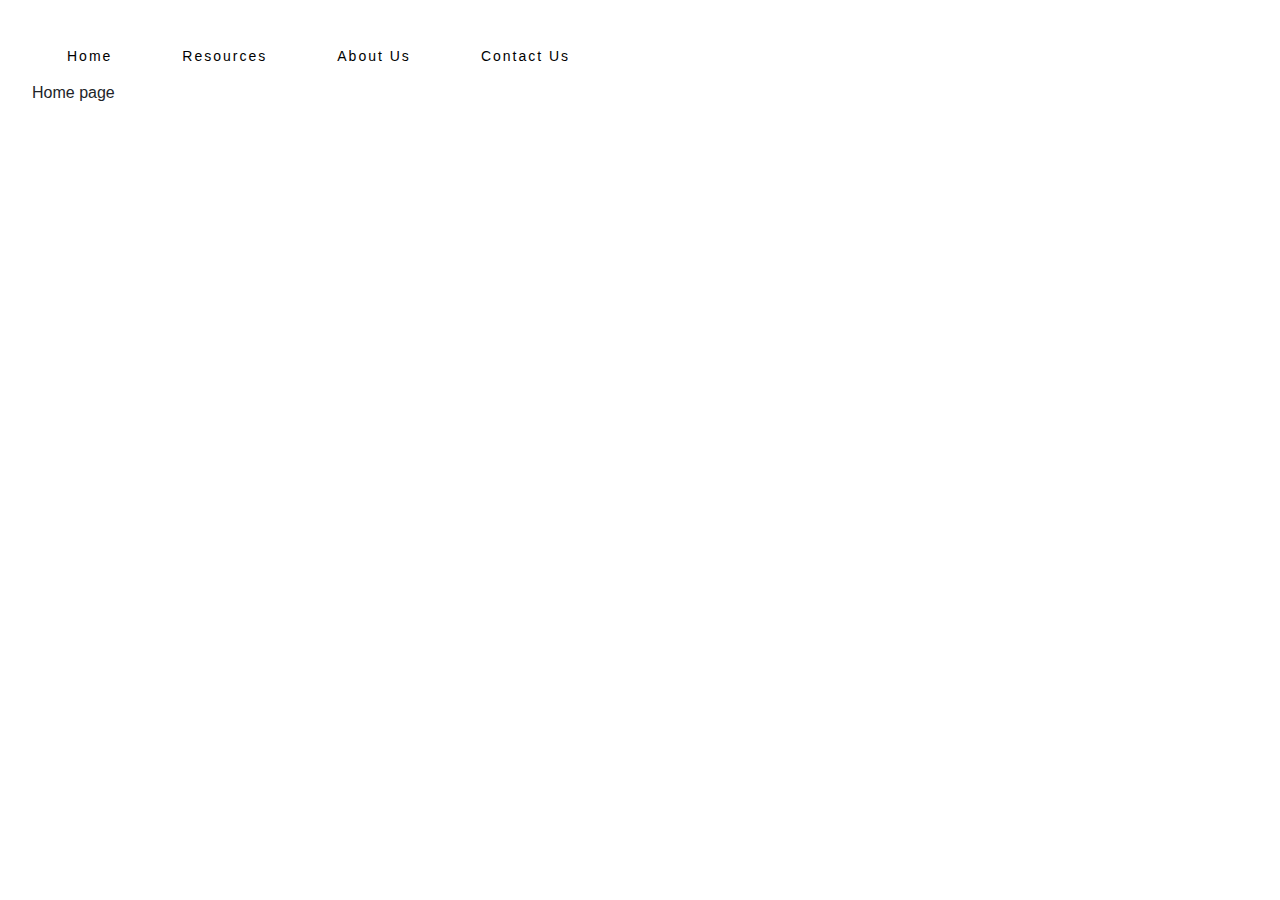
==== Home.html @ e8681dd0 "created navbar" ====
<!DOCTYPE html>
<html lang="en">
  <head>
    <meta charset="utf-8">
    <meta http-equiv="X-UA-Compatible" content="IE=edge">
    <meta name="viewport" content="width=device-width, initial-scale=1">

    <title>You See Mental Health</title>
    
    <!-- import the webpage's stylesheet -->
    <link rel="stylesheet" href="https://maxcdn.bootstrapcdn.com/bootstrap/4.0.0/css/bootstrap.min.css" integrity="sha384-Gn5384xqQ1aoWXA+058RXPxPg6fy4IWvTNh0E263XmFcJlSAwiGgFAW/dAiS6JXm" crossorigin="anonymous">
    <link rel="stylesheet" href="style.css">
    
    <!-- import the webpage's javascript file -->
    <script src="/script.js" defer></script>
  </head>  
  <body>

    <div class = "nav">
      <a href = "Home.html">Home</a>
      <a href = "Resources.html">Resources</a>
      <a href = "About_Us.html">About Us</a>
      <a href = "Home.html">Contact Us</a>
    </div>
    
    <p>Home page</p>
  
  </body>
</html>
---- style.css ----
/* CSS files add styling rules to your content */

body {
    font-family: helvetica, arial, sans-serif;
    margin: 2em;
  }
  
  h1 {
    font-style: italic;
    color: #373fff;
  }
  
  .row {
    display: flex;
    flex-wrap: wrap;
    justify-content: center;
  }

  .smallpost {
    height: 300px;
    width: 300px;
    background-color: #CAF4F4;
    margin: 50px 15px;
    box-shadow: 0px 12px 12px rgba(28, 65, 84, 0.1), 0px 24px 24px rgba(28, 65, 84, 0.08), 0px 64px 48px rgba(28, 65, 84, 0.08), 0px 64px 64px rgba(28, 65, 84, 0.04);
  }

  .bigpost {
    height: 40vw;
    width: 40vw;
    background-color: #CAF4F4;
    margin: 50px 15px;
    box-shadow: 0px 12px 12px rgba(28, 65, 84, 0.1), 0px 24px 24px rgba(28, 65, 84, 0.08), 0px 64px 48px rgba(28, 65, 84, 0.08), 0px 64px 64px rgba(28, 65, 84, 0.04);
  }

  .nav {
    text-align: center;
    overflow: hidden;
    width:100%;
  }

  .nav a {
    text-align: center;
    padding: 14px 35px;
    color: black;
    text-decoration: none;
    font-size: 14px;
    letter-spacing: 2px;
  }

  .nav a:hover {
    color: #CAF4F4;
  }

  /* PostItMessage */

  #postItMessage {
    padding: 5% 10%;
    font-size: 24px;
    text-align: center;
    line-height: 2;
  }

  #messageBottom {
    text-align: center;
  }

  button {
    padding: 10px;
    margin-right: 15%;
    margin-left: 15%;
  }

  /* Resources */

  .resource {
    padding: 10px;
  }

  .resourceName {
    font-size: 30px;
    letter-spacing: 3px;
  }

  .resourceHeading {
    font-size: 20px;
    letter-spacing: 2px;
  }


  .bioName{
      font-size: 30px;
      letter-spacing: 3px;
      text-align: center;

  }

  .bioDescription {
      font-size: 20px;
  }

  .bioColumnLayout {
    display: flex;
    flex-wrap: wrap;
    justify-content: center;
  }
  
  .bioImage {
    width: 100%;
    height: 740px;
    
    background-repeat: no-repeat;
    background-position: center center;
    background-size: cover;
    opacity: 1;
    position: absolute;
    top: 60px;
    left: 61px;
    overflow: hidden;

  }
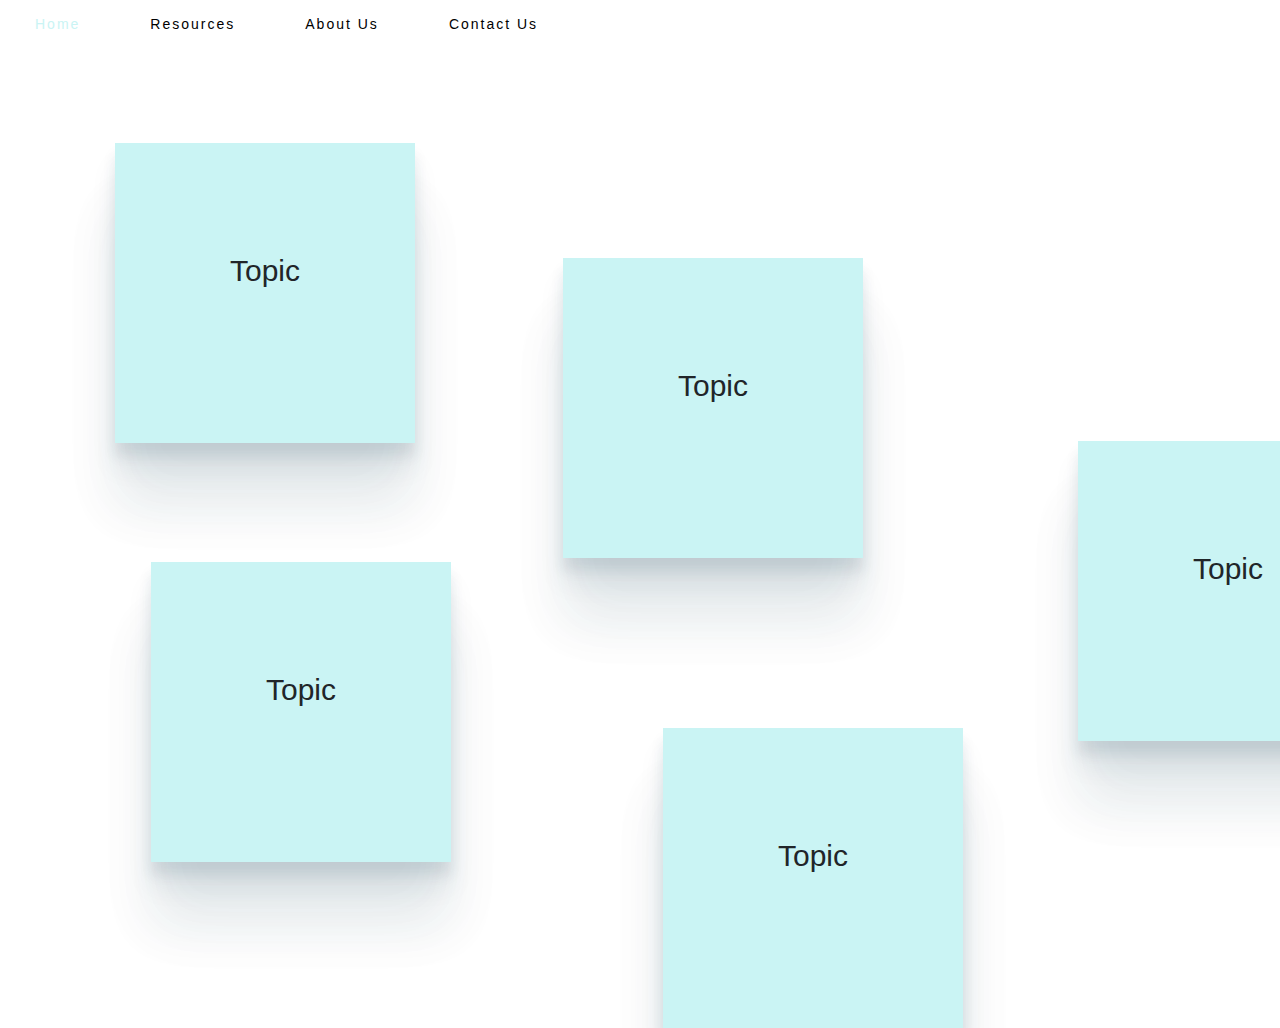
==== commit 4d4b6afe: "Merge pull request #11 from cmiciano/create_note" ====
--- a/Home.html
+++ b/Home.html
@@ -23,7 +23,24 @@
       <a href = "Home.html">Contact Us</a>
     </div>
     
-    <p>Home page</p>
+    <div class = "homePosts">
+      <div class = "smallpost" id = "topicPost" style = "position: absolute; top: 93px; left: 100px">
+        <span class = "topicName">Topic</span>
+      </div>
+      <div class = "smallpost" id = "topicPost" style = "position: absolute; top: 208px; left: 548px">
+        <span class = "topicName">Topic</span>
+      </div>
+      <div class = "smallpost" id = "topicPost" style = "position: absolute; top: 391px; left: 1063px">
+        <span class = "topicName">Topic</span>
+      </div>
+      <div class = "smallpost" id = "topicPost" style = "position: absolute; top: 512px; left: 136px">
+        <span class = "topicName">Topic</span>
+      </div>
+      <div class = "smallpost" id = "topicPost" style = "position: absolute; top: 678px; left: 648px">
+        <span class = "topicName">Topic</span>
+      </div>
+
+  
   
   </body>
 </html>
--- a/style.css
+++ b/style.css
@@ -2,7 +2,6 @@
 
 body {
     font-family: helvetica, arial, sans-serif;
-    margin: 2em;
   }
   
   h1 {
@@ -51,9 +50,28 @@
     color: #CAF4F4;
   }
 
+  /* Home */
+
+  .homePosts {
+    overflow: hidden;
+  }
+
+  .topicName {
+    font-size: 30px;
+    position: relative;
+    top: 35%;
+  }
+
+  #topicPost {
+    text-align: center;
+  }
+
   /* PostItMessage */
 
   #postItMessage {
+  	max-height: 70%;
+  	overflow-y: scroll;
+  	margin-bottom: 50px;
     padding: 5% 10%;
     font-size: 24px;
     text-align: center;
@@ -61,13 +79,38 @@
   }
 
   #messageBottom {
-    text-align: center;
+   text-align: center;
+
   }
 
+
   button {
+  	
+  	background-color: transparent;
+  	display: inline-block;
     padding: 10px;
     margin-right: 15%;
     margin-left: 15%;
+    border: 0.16em solid #223445;
+    box-sizing: border-box;
+    text-decoration: none;
+    text-transform: uppercase;
+    font-family: 'Roboto', sans-serif;
+    font-weight: 400;
+    color: #223445;
+    text-align: center;
+    transition: all 0.15s;
+    cursor: pointer;
+  }
+
+  button:hover {
+  	color: #798D97;
+  	border-color: #798D97;
+  }
+
+  button:active {
+  	color: #223445;
+  	border-color: #223445;
   }
 
   /* Resources */
@@ -117,4 +160,10 @@
     left: 61px;
     overflow: hidden;
 
-  }+  }
+
+  #content {
+    width: 300px; height: 300px;
+    transition: all 1s ease-in-out;
+  }
+
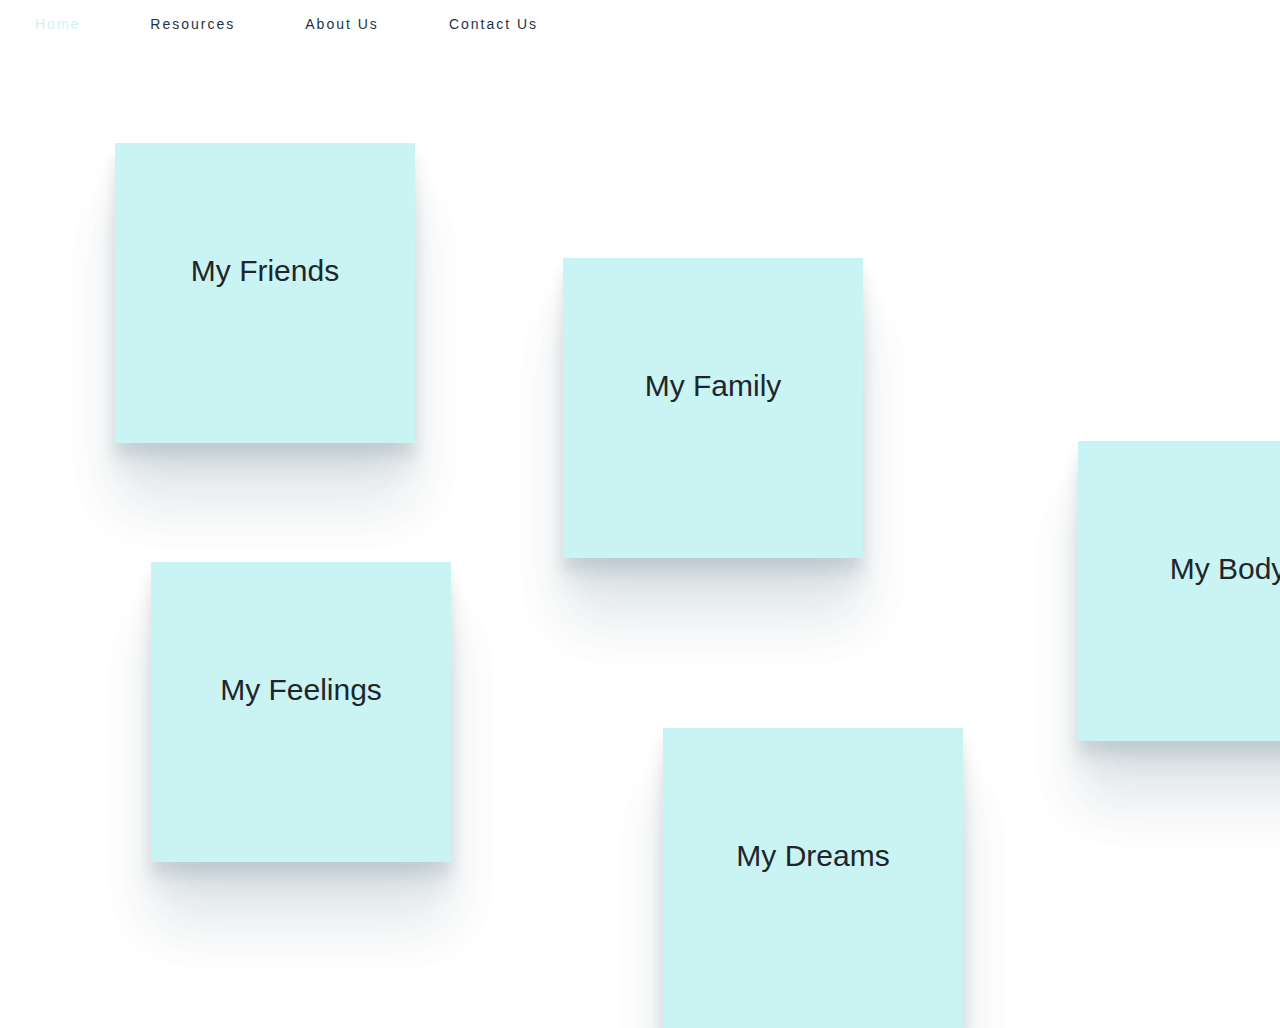
==== commit bfe941a9: "contact us button mailto" ====
--- a/Home.html
+++ b/Home.html
@@ -20,24 +20,24 @@
       <a href = "Home.html">Home</a>
       <a href = "Resources.html">Resources</a>
       <a href = "About_Us.html">About Us</a>
-      <a href = "Home.html">Contact Us</a>
+      <a class = "mailto" href="mailto:ysmentalhealthinitative@gmail.com">Contact Us</a>
     </div>
     
     <div class = "homePosts">
-      <div class = "smallpost" id = "topicPost" style = "position: absolute; top: 93px; left: 100px">
-        <span class = "topicName">Topic</span>
+      <div class = "smallpost" id = "topicPost" onclick= "location.href='PostItMessage.html';" style = "position: absolute; top: 93px; left: 100px;">
+        <span class = "topicName">My Friends</span>
       </div>
-      <div class = "smallpost" id = "topicPost" style = "position: absolute; top: 208px; left: 548px">
-        <span class = "topicName">Topic</span>
+      <div class = "smallpost" id = "topicPost" onclick= "location.href='PostItMessage.html';" style = "position: absolute; top: 208px; left: 548px;">
+        <span class = "topicName">My Family</span>
       </div>
-      <div class = "smallpost" id = "topicPost" style = "position: absolute; top: 391px; left: 1063px">
-        <span class = "topicName">Topic</span>
+      <div class = "smallpost" id = "topicPost" onclick= "location.href='PostItMessage.html';" style = "position: absolute; top: 391px; left: 1063px;">
+        <span class = "topicName">My Body</span>
       </div>
-      <div class = "smallpost" id = "topicPost" style = "position: absolute; top: 512px; left: 136px">
-        <span class = "topicName">Topic</span>
+      <div class = "smallpost" id = "topicPost" onclick= "location.href='PostItMessage.html';" style = "position: absolute; top: 512px; left: 136px;">
+        <span class = "topicName">My Feelings</span>
       </div>
-      <div class = "smallpost" id = "topicPost" style = "position: absolute; top: 678px; left: 648px">
-        <span class = "topicName">Topic</span>
+      <div class = "smallpost" id = "topicPost" onclick= "location.href='PostItMessage.html';" style = "position: absolute; top: 678px; left: 648px;">
+        <span class = "topicName">My Dreams</span>
       </div>
 
   
--- a/style.css
+++ b/style.css
@@ -108,9 +108,13 @@
   	border-color: #798D97;
   }
 
-  button:active {
+  button:active, a:hover {
   	color: #223445;
   	border-color: #223445;
+  }
+
+  a:link, a:visited, a:active {
+  	color: #223445;
   }
 
   /* Resources */
@@ -162,8 +166,34 @@
 
   }
 
-  #content {
+
+  .smallpost:hover {
+    -ms-transform: scale(1.5); /* IE 9 */
+    -webkit-transform: scale(1.5); /* Safari 3-8 */
+    transform: scale(1.5); 
+  }
+  
+
+  #content1 {
     width: 300px; height: 300px;
     transition: all 1s ease-in-out;
   }
 
+
+  #content2 {
+    width: 300px; height: 300px;
+    transition: all 1s ease-in-out;
+  }
+
+
+  #content3 {
+    width: 300px; height: 300px;
+    transition: all 1s ease-in-out;
+  }
+
+
+  #content4 {
+    width: 300px; height: 300px;
+    transition: all 1s ease-in-out;
+  }
+
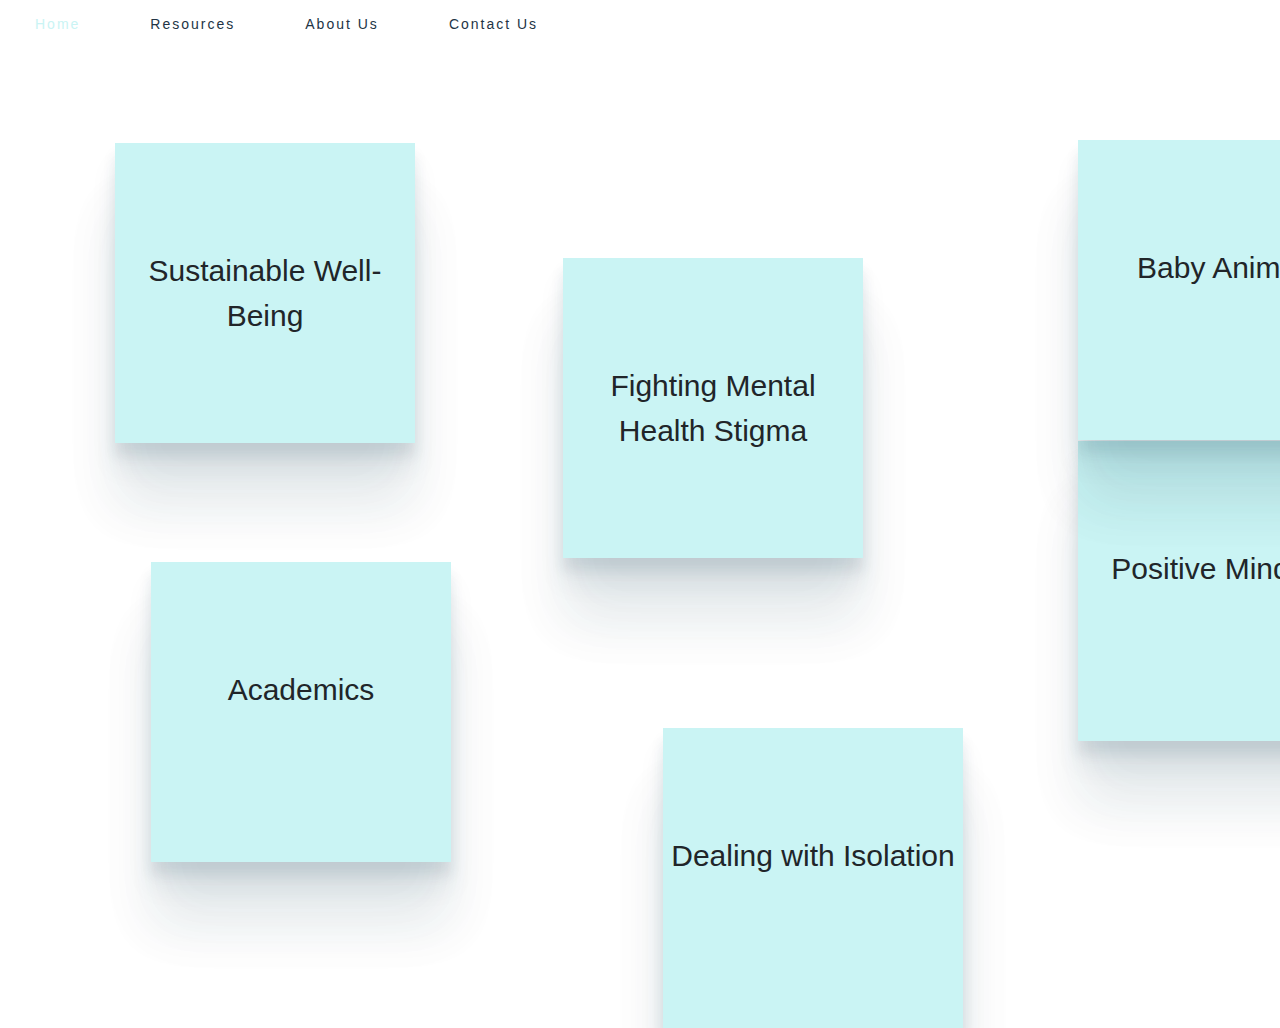
==== commit 63180659: "message" ====
--- a/Home.html
+++ b/Home.html
@@ -24,20 +24,24 @@
     </div>
     
     <div class = "homePosts">
-      <div class = "smallpost" id = "topicPost" onclick= "location.href='PostItMessage.html';" style = "position: absolute; top: 93px; left: 100px;">
-        <span class = "topicName">My Friends</span>
+      <div class = "smallpost" id = "topicPost" onclick= "location.href='postits_fournotes.html?a=0';" style = "position: absolute; top: 93px; left: 100px;">
+        <span class = "topicName">Sustainable Well-Being</span>
       </div>
-      <div class = "smallpost" id = "topicPost" onclick= "location.href='PostItMessage.html';" style = "position: absolute; top: 208px; left: 548px;">
-        <span class = "topicName">My Family</span>
+      <div class = "smallpost" id = "topicPost" onclick= "location.href='postits_fournotes.html?a=4';" style = "position: absolute; top: 208px; left: 548px;">
+        <span class = "topicName">Fighting Mental Health Stigma</span>
       </div>
-      <div class = "smallpost" id = "topicPost" onclick= "location.href='PostItMessage.html';" style = "position: absolute; top: 391px; left: 1063px;">
-        <span class = "topicName">My Body</span>
+      <div class = "smallpost" id = "topicPost" onclick= "location.href='postits_fournotes.html?a=8';" style = "position: absolute; top: 391px; left: 1063px;">
+        <span class = "topicName">Positive Mindsets</span>
       </div>
-      <div class = "smallpost" id = "topicPost" onclick= "location.href='PostItMessage.html';" style = "position: absolute; top: 512px; left: 136px;">
-        <span class = "topicName">My Feelings</span>
+      <div class = "smallpost" id = "topicPost" onclick= "location.href='postits_fournotes.html?a=12';" style = "position: absolute; top: 512px; left: 136px;">
+        <span class = "topicName">Academics</span>
       </div>
-      <div class = "smallpost" id = "topicPost" onclick= "location.href='PostItMessage.html';" style = "position: absolute; top: 678px; left: 648px;">
-        <span class = "topicName">My Dreams</span>
+      <div class = "smallpost" id = "topicPost" onclick= "location.href='postits_fournotes.html?a=16';" style = "position: absolute; top: 678px; left: 648px;">
+        <span class = "topicName">Dealing with Isolation</span>
+      </div>
+      <div class = "smallpost" id = "topicPost" onclick= "location.href='postits_fournotes.html?a=20';" style = "position: absolute; top: 90px; left: 1063px;">
+        <span class = "topicName">Baby Animals</span>
+
       </div>
 
   
--- a/style.css
+++ b/style.css
@@ -135,7 +135,7 @@
 
 
   .bioName{
-      font-size: 30px;
+      font-size: 20px;
       letter-spacing: 3px;
       text-align: center;
 
@@ -166,7 +166,6 @@
 
   }
 
-
   .smallpost:hover {
     -ms-transform: scale(1.5); /* IE 9 */
     -webkit-transform: scale(1.5); /* Safari 3-8 */
@@ -180,20 +179,3 @@
   }
 
 
-  #content2 {
-    width: 300px; height: 300px;
-    transition: all 1s ease-in-out;
-  }
-
-
-  #content3 {
-    width: 300px; height: 300px;
-    transition: all 1s ease-in-out;
-  }
-
-
-  #content4 {
-    width: 300px; height: 300px;
-    transition: all 1s ease-in-out;
-  }
-
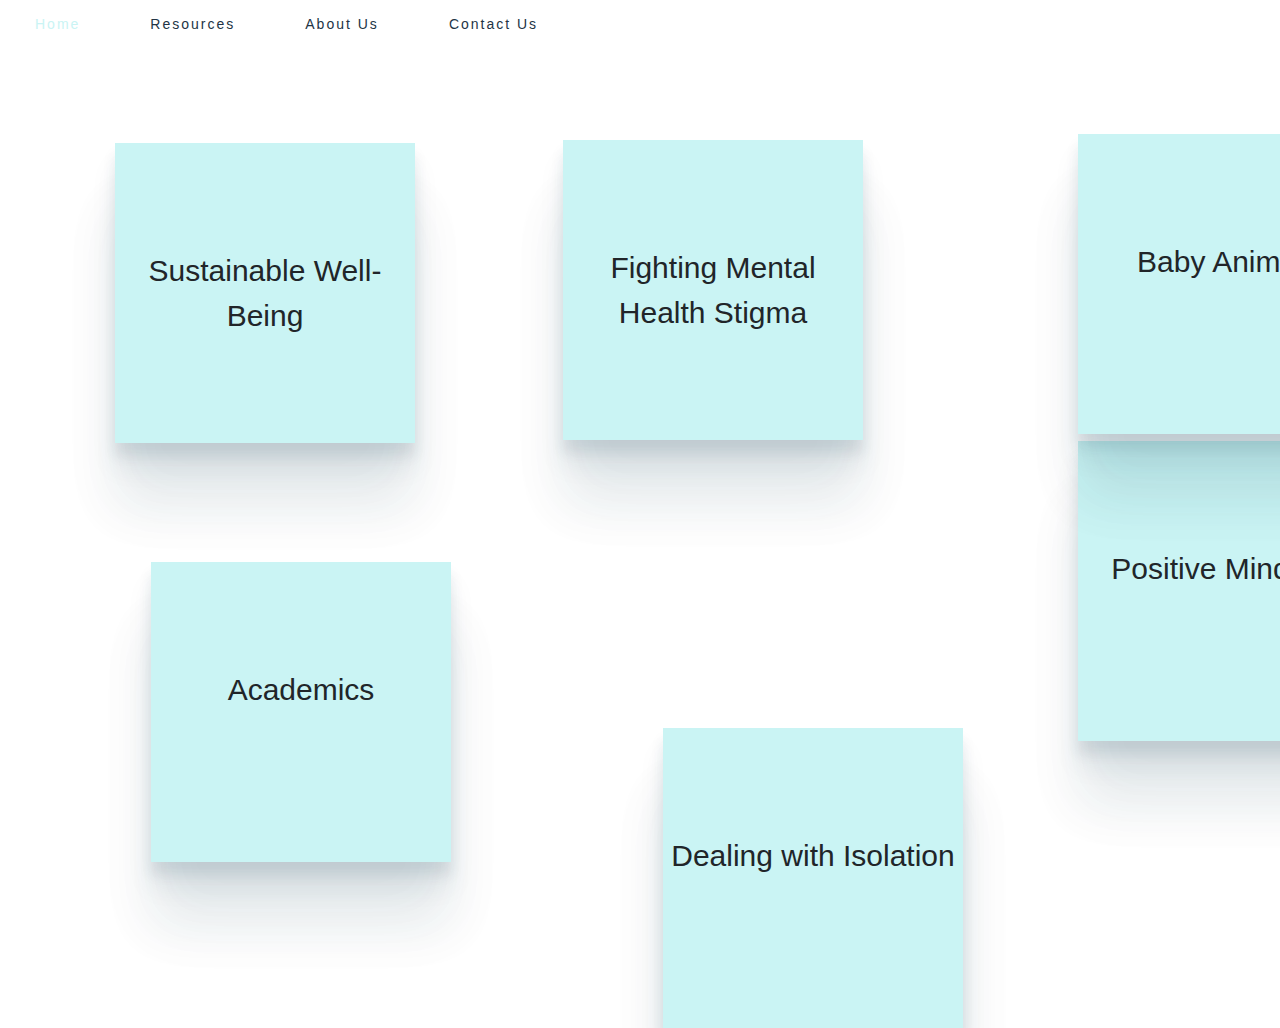
==== commit 13746bc7: "message" ====
--- a/Home.html
+++ b/Home.html
@@ -27,7 +27,7 @@
       <div class = "smallpost" id = "topicPost" onclick= "location.href='postits_fournotes.html?a=0';" style = "position: absolute; top: 93px; left: 100px;">
         <span class = "topicName">Sustainable Well-Being</span>
       </div>
-      <div class = "smallpost" id = "topicPost" onclick= "location.href='postits_fournotes.html?a=4';" style = "position: absolute; top: 208px; left: 548px;">
+      <div class = "smallpost" id = "topicPost" onclick= "location.href='postits_fournotes.html?a=4';" style = "position: absolute; top: 90px; left: 548px;">
         <span class = "topicName">Fighting Mental Health Stigma</span>
       </div>
       <div class = "smallpost" id = "topicPost" onclick= "location.href='postits_fournotes.html?a=8';" style = "position: absolute; top: 391px; left: 1063px;">
@@ -39,7 +39,7 @@
       <div class = "smallpost" id = "topicPost" onclick= "location.href='postits_fournotes.html?a=16';" style = "position: absolute; top: 678px; left: 648px;">
         <span class = "topicName">Dealing with Isolation</span>
       </div>
-      <div class = "smallpost" id = "topicPost" onclick= "location.href='postits_fournotes.html?a=20';" style = "position: absolute; top: 90px; left: 1063px;">
+      <div class = "smallpost" id = "topicPost" onclick= "location.href='postits_fournotes.html?a=20';" style = "position: absolute; top: 84px; left: 1063px;">
         <span class = "topicName">Baby Animals</span>
 
       </div>
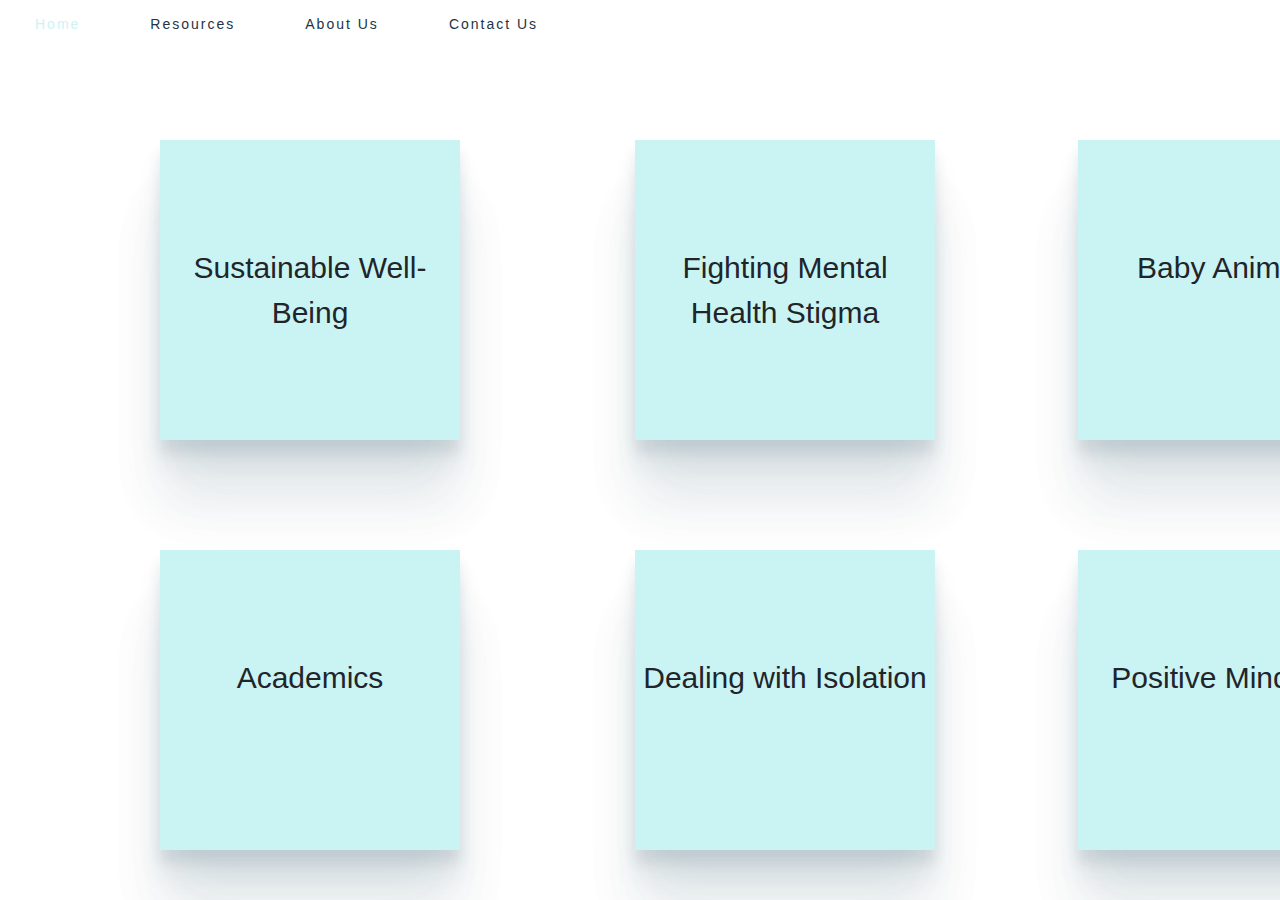
==== commit 7eff7f1e: "front and centered stickies" ====
--- a/Home.html
+++ b/Home.html
@@ -24,22 +24,22 @@
     </div>
     
     <div class = "homePosts">
-      <div class = "smallpost" id = "topicPost" onclick= "location.href='postits_fournotes.html?a=0';" style = "position: absolute; top: 93px; left: 100px;">
+      <div class = "smallpost" id = "topicPost" onclick= "location.href='postits_fournotes.html?a=0';" style = "position: absolute; top: 90px; left: 145px;">
         <span class = "topicName">Sustainable Well-Being</span>
       </div>
-      <div class = "smallpost" id = "topicPost" onclick= "location.href='postits_fournotes.html?a=4';" style = "position: absolute; top: 90px; left: 548px;">
+      <div class = "smallpost" id = "topicPost" onclick= "location.href='postits_fournotes.html?a=4';" style = "position: absolute; top: 90px; left: 620px;">
         <span class = "topicName">Fighting Mental Health Stigma</span>
       </div>
-      <div class = "smallpost" id = "topicPost" onclick= "location.href='postits_fournotes.html?a=8';" style = "position: absolute; top: 391px; left: 1063px;">
+      <div class = "smallpost" id = "topicPost" onclick= "location.href='postits_fournotes.html?a=8';" style = "position: absolute; top: 500px; left: 1063px;">
         <span class = "topicName">Positive Mindsets</span>
       </div>
-      <div class = "smallpost" id = "topicPost" onclick= "location.href='postits_fournotes.html?a=12';" style = "position: absolute; top: 512px; left: 136px;">
+      <div class = "smallpost" id = "topicPost" onclick= "location.href='postits_fournotes.html?a=12';" style = "position: absolute; top: 500px; left: 145px;">
         <span class = "topicName">Academics</span>
       </div>
-      <div class = "smallpost" id = "topicPost" onclick= "location.href='postits_fournotes.html?a=16';" style = "position: absolute; top: 678px; left: 648px;">
+      <div class = "smallpost" id = "topicPost" onclick= "location.href='postits_fournotes.html?a=16';" style = "position: absolute; top: 500px; left: 620px;">
         <span class = "topicName">Dealing with Isolation</span>
       </div>
-      <div class = "smallpost" id = "topicPost" onclick= "location.href='postits_fournotes.html?a=20';" style = "position: absolute; top: 84px; left: 1063px;">
+      <div class = "smallpost" id = "topicPost" onclick= "location.href='postits_fournotes.html?a=20';" style = "position: absolute; top: 90px; left: 1063px;">
         <span class = "topicName">Baby Animals</span>
 
       </div>
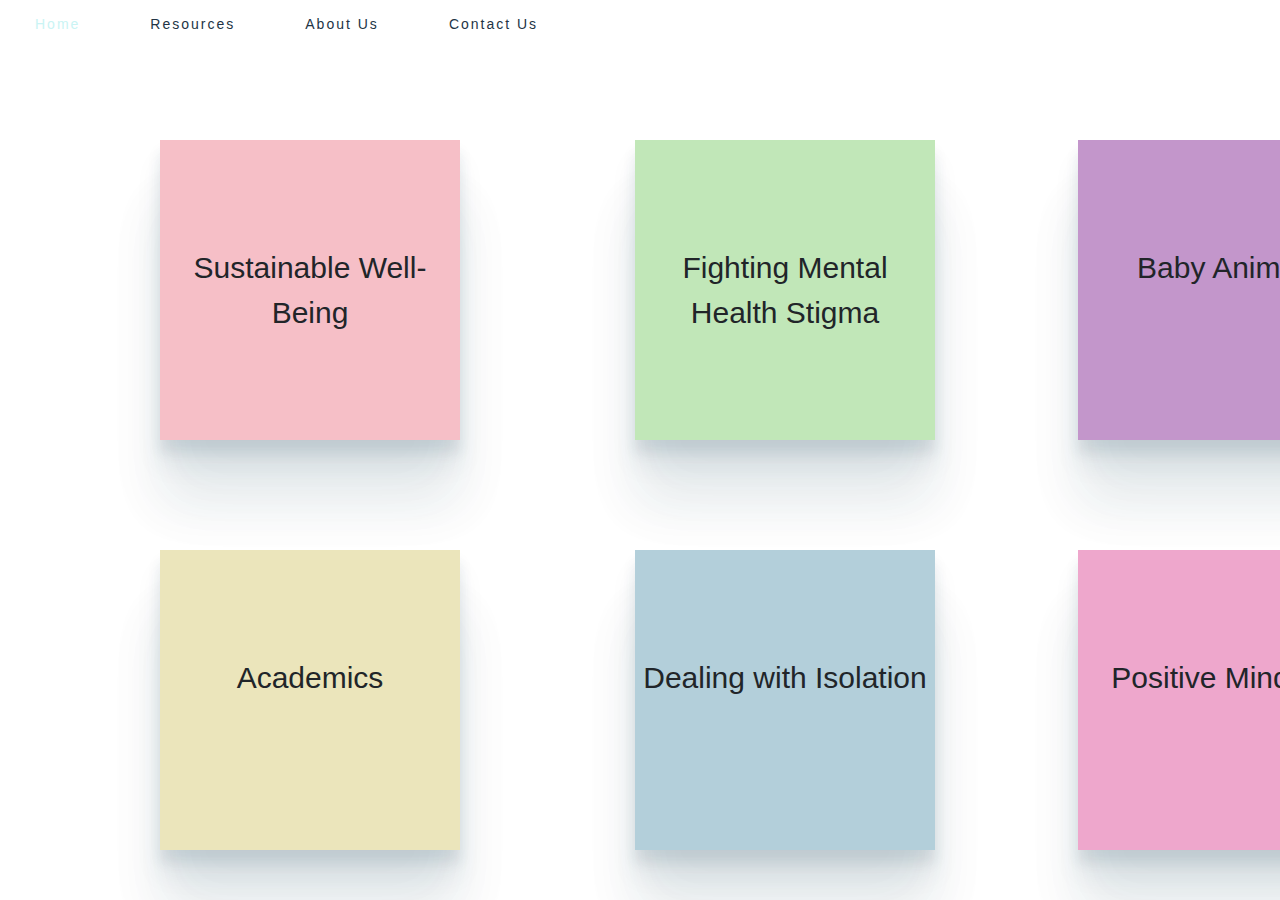
==== commit 503d7d31: "Merge 335627468f8c174529af3115ec0866c59eeb9c5d into 4f705012b62dc02bc705b4b9298e53e4f3f3af0d" ====
--- a/Home.html
+++ b/Home.html
@@ -24,22 +24,22 @@
     </div>
     
     <div class = "homePosts">
-      <div class = "smallpost" id = "topicPost" onclick= "location.href='postits_fournotes.html?a=0';" style = "position: absolute; top: 90px; left: 145px;">
+      <div class = "smallpost" id = "topicPost" onclick= "location.href='postits_fournotes.html?a=0';" style = "position: absolute; top: 90px; left: 145px; background-color: #F6BFC7; ">
         <span class = "topicName">Sustainable Well-Being</span>
       </div>
-      <div class = "smallpost" id = "topicPost" onclick= "location.href='postits_fournotes.html?a=4';" style = "position: absolute; top: 90px; left: 620px;">
+      <div class = "smallpost" id = "topicPost" onclick= "location.href='postits_fournotes.html?a=4';" style = "position: absolute; top: 90px; left: 620px; background-color: #C1E7B8;">
         <span class = "topicName">Fighting Mental Health Stigma</span>
       </div>
-      <div class = "smallpost" id = "topicPost" onclick= "location.href='postits_fournotes.html?a=8';" style = "position: absolute; top: 500px; left: 1063px;">
+      <div class = "smallpost" id = "topicPost" onclick= "location.href='postits_fournotes.html?a=8';" style = "position: absolute; top: 500px; left: 1063px; background-color: #EEA7CC;">
         <span class = "topicName">Positive Mindsets</span>
       </div>
-      <div class = "smallpost" id = "topicPost" onclick= "location.href='postits_fournotes.html?a=12';" style = "position: absolute; top: 500px; left: 145px;">
+      <div class = "smallpost" id = "topicPost" onclick= "location.href='postits_fournotes.html?a=12';" style = "position: absolute; top: 500px; left: 145px; background-color: #EBE5BB;">
         <span class = "topicName">Academics</span>
       </div>
-      <div class = "smallpost" id = "topicPost" onclick= "location.href='postits_fournotes.html?a=16';" style = "position: absolute; top: 500px; left: 620px;">
+      <div class = "smallpost" id = "topicPost" onclick= "location.href='postits_fournotes.html?a=16';" style = "position: absolute; top: 500px; left: 620px; background-color: #B3CFDA;">
         <span class = "topicName">Dealing with Isolation</span>
       </div>
-      <div class = "smallpost" id = "topicPost" onclick= "location.href='postits_fournotes.html?a=20';" style = "position: absolute; top: 90px; left: 1063px;">
+      <div class = "smallpost" id = "topicPost" onclick= "location.href='postits_fournotes.html?a=20';" style = "position: absolute; top: 90px; left: 1063px; background-color: #C396CB;">
         <span class = "topicName">Baby Animals</span>
 
       </div>
--- a/style.css
+++ b/style.css
@@ -1,7 +1,7 @@
 /* CSS files add styling rules to your content */
 
 body {
-    font-family: helvetica, arial, sans-serif;
+    font-family: 'Lucida Sans', 'Lucida Sans Regular', 'Lucida Grande', 'Lucida Sans Unicode', Geneva, Verdana, sans-serif
   }
   
   h1 {
@@ -124,25 +124,25 @@
   }
 
   .resourceName {
-    font-size: 30px;
+    font-size: 26px;
     letter-spacing: 3px;
   }
 
   .resourceHeading {
-    font-size: 20px;
+    font-size: 16px;
     letter-spacing: 2px;
   }
 
 
   .bioName{
-      font-size: 20px;
+      font-size: 18px;
       letter-spacing: 3px;
       text-align: center;
 
   }
 
   .bioDescription {
-      font-size: 20px;
+      font-size: 16px;
   }
 
   .bioColumnLayout {
@@ -178,4 +178,39 @@
     transition: all 1s ease-in-out;
   }
 
-
+/* Popup container - can be anything you want */
+.resource {
+  position: relative;
+  display: inline-block;
+  cursor: pointer;
+  -webkit-user-select: none;
+  -moz-user-select: none;
+  -ms-user-select: none;
+  user-select: none;
+}
+
+/* The actual popup */
+.resource .popuptext {
+  visibility: hidden;
+  width: 160px;
+  background-color: #555;
+  color: #fff;
+  text-align: center;
+  border-radius: 6px;
+  padding: 8px 0;
+  position: absolute;
+  z-index: 1;
+  bottom: 125%;
+  left: 50%;
+  margin-left: -80px;
+}
+
+/* Toggle this class - hide and show the popup */
+.resource .show {
+  visibility: visible;
+  -webkit-animation: fadeIn 1s;
+  animation: fadeIn 1s;
+}
+.popup.active{
+color: red;
+}
